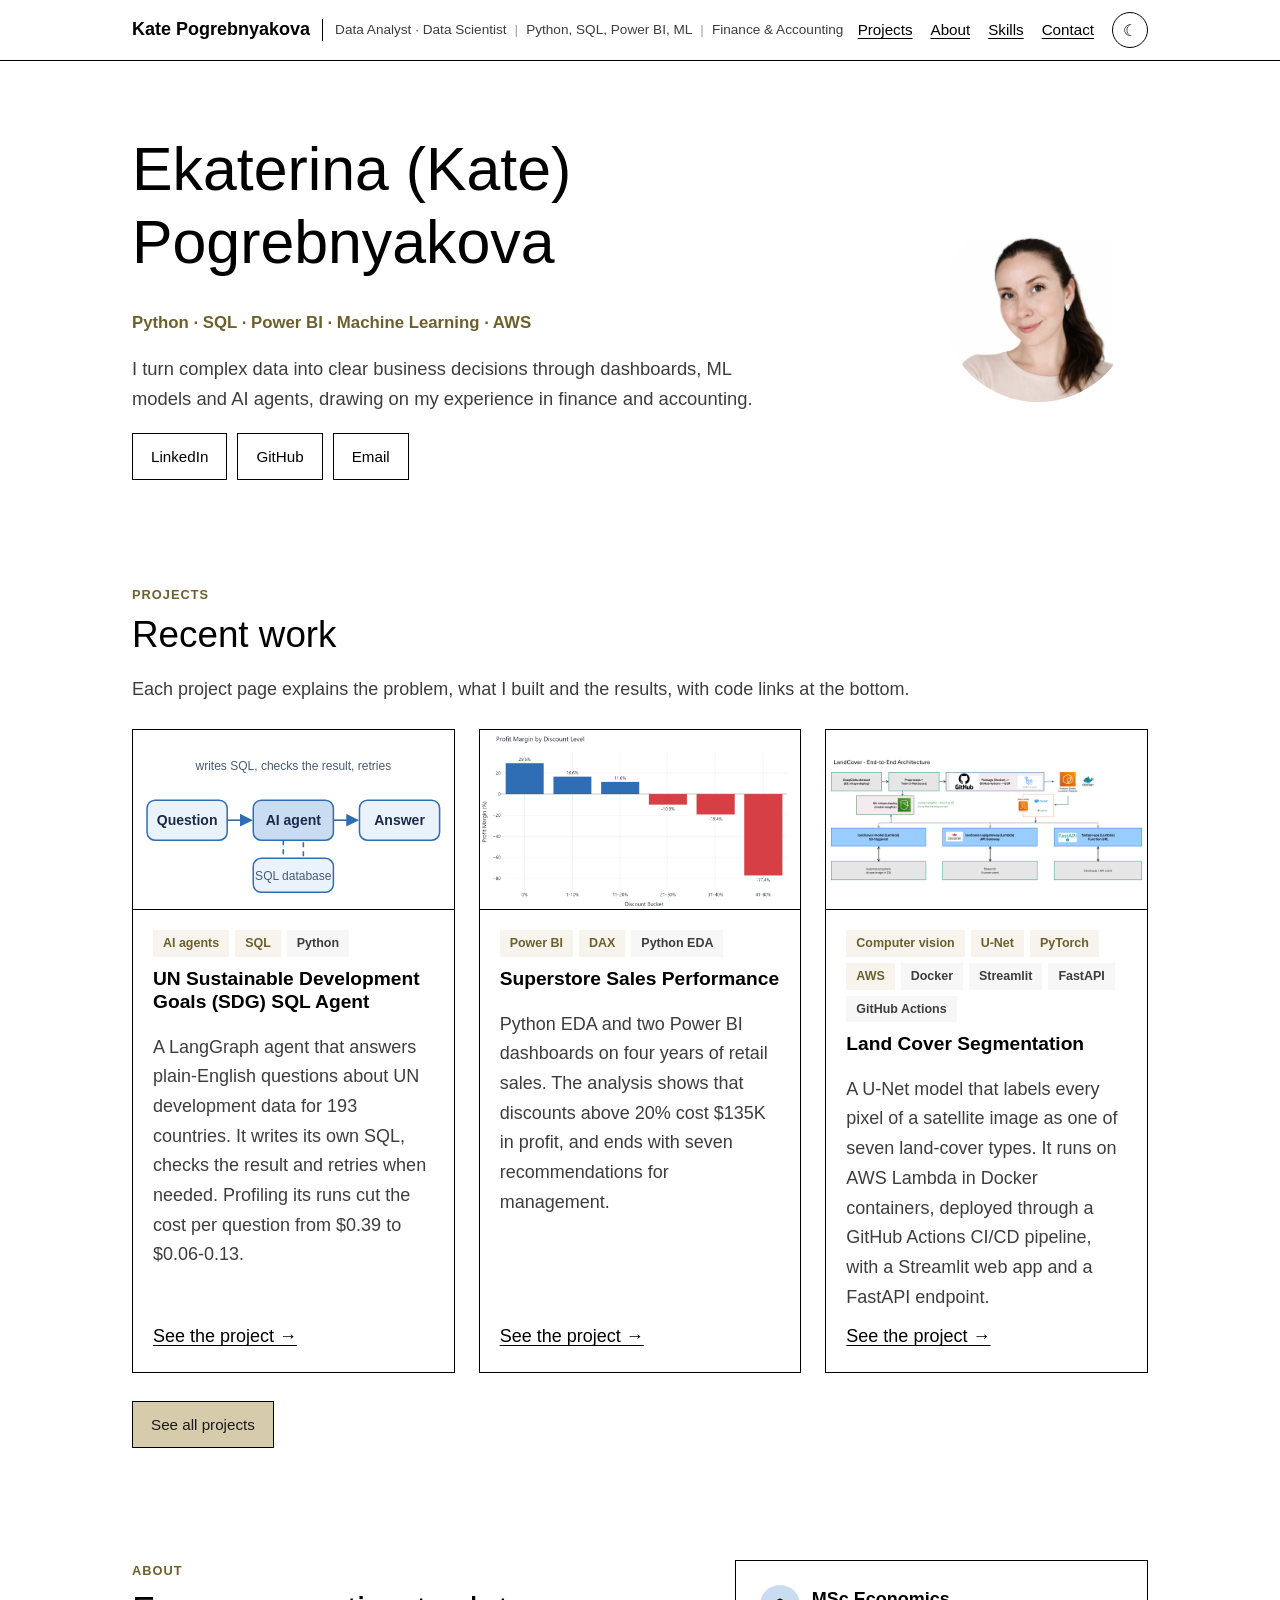
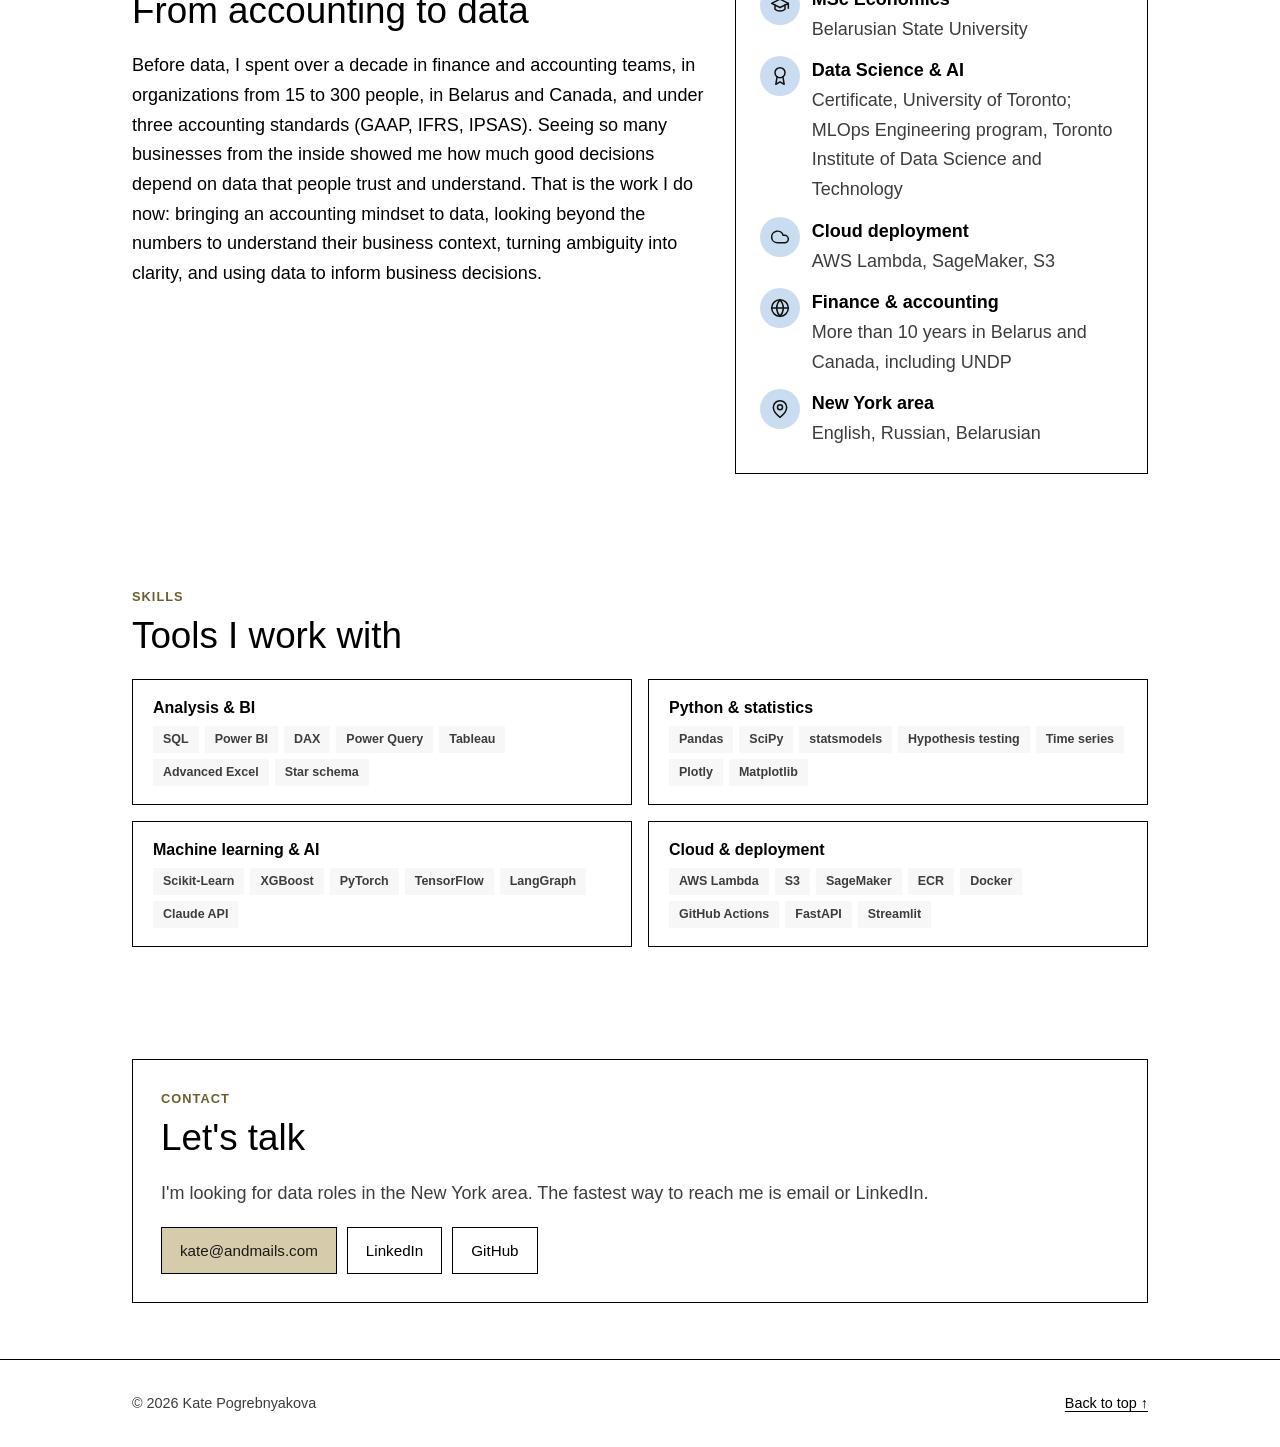
==== index.html @ c7691428 "Publish personal portfolio website Homepage, All projects page and case-study pages for the UN SDG S" ====
<!doctype html>
<html lang="en">
<head>
  <meta charset="utf-8">
  <meta name="viewport" content="width=device-width, initial-scale=1">
  <title>Kate Pogrebnyakova | Data Portfolio</title>
  <meta name="description" content="Data projects by Ekaterina (Kate) Pogrebnyakova: dashboards, machine learning models and AI agents, with a finance and accounting background.">
  <link rel="stylesheet" href="assets/css/style.css">
  <script src="assets/js/site.js"></script>
</head>
<body>
  <header class="site-header">
    <div class="container">
      <div class="brand-wrap">
        <a class="brand" href="#top">Kate Pogrebnyakova</a>
        <span class="tagline">Data Analyst · Data Scientist<span class="sep">|</span>Python, SQL, Power BI, ML<span class="sep">|</span>Finance &amp; Accounting</span>
      </div>
      <nav class="nav">
        <a href="#projects">Projects</a>
        <a href="#about" class="hide-sm">About</a>
        <a href="#skills" class="hide-sm">Skills</a>
        <a href="#contact">Contact</a>
        <button class="theme-toggle" aria-label="Switch dark or light mode">☾</button>
      </nav>
    </div>
  </header>

  <main id="top">
    <!-- Hero -->
    <section class="hero">
      <div class="container hero-grid">
        <div>
          <h1>Ekaterina (Kate) Pogrebnyakova</h1>
          <p class="skills-line">Python · SQL · Power BI · Machine Learning · AWS</p>
          <p class="lead">I turn complex data into clear business decisions through dashboards, ML models and AI agents, drawing on my experience in finance and accounting.</p>
          <div class="btn-row">
            <!-- CV button hidden until the CV PDF is added: <a class="btn primary" href="cv/Kate_Pogrebnyakova_CV.pdf" target="_blank" rel="noopener">Download CV</a> -->
            <a class="btn" href="https://www.linkedin.com/in/pogrebnyakova" target="_blank" rel="noopener">LinkedIn</a>
            <a class="btn" href="https://github.com/ekaterinaPo" target="_blank" rel="noopener">GitHub</a>
            <a class="btn" href="mailto:kate@andmails.com">Email</a>
          </div>
        </div>
        <img class="photo" src="assets/img/Kate.png" alt="Kate Pogrebnyakova" style="object-position: 50% 35%">
      </div>
    </section>

    <!-- Projects -->
    <section id="projects">
      <div class="container">
        <p class="eyebrow">Projects</p>
        <h2>Recent work</h2>
        <p class="muted">Each project page explains the problem, what I built and the results, with code links at the bottom.</p>

        <div class="projects" style="margin-top:24px">
          <a class="card project-card" href="projects/un-sdg-agent.html">
            <div class="thumb" style="background:#ffffff">
              <svg class="diagram blue" viewBox="0 0 320 180" role="img" aria-label="Question goes to an AI agent, which writes SQL and returns an answer">
                <defs><marker id="ah0" markerWidth="8" markerHeight="8" refX="7" refY="4" orient="auto"><path class="arrowhead" d="M0,0 L8,4 L0,8 z"/></marker></defs>
                <rect class="box" x="14" y="70" width="80" height="40" rx="8"/><text x="54" y="95" text-anchor="middle">Question</text>
                <rect class="box accent" x="120" y="70" width="80" height="40" rx="8"/><text x="160" y="95" text-anchor="middle">AI agent</text>
                <rect class="box" x="226" y="70" width="80" height="40" rx="8"/><text x="266" y="95" text-anchor="middle">Answer</text>
                <rect class="box" x="120" y="128" width="80" height="34" rx="8"/><text x="160" y="150" text-anchor="middle" class="small">SQL database</text>
                <path class="line" d="M94,90 H118" marker-end="url(#ah0)"/><path class="line" d="M200,90 H224" marker-end="url(#ah0)"/>
                <path class="loop" d="M150,110 V126 M170,126 V110"/>
                <text x="160" y="40" text-anchor="middle" class="small">writes SQL, checks the result, retries</text>
              </svg>
            </div>
            <div class="body">
              <div class="chips"><span class="chip">AI agents</span><span class="chip">SQL</span><span class="chip neutral">Python</span></div>
              <h3>UN Sustainable Development Goals (SDG) SQL Agent</h3>
              <p class="desc">A LangGraph agent that answers plain-English questions about UN development data for 193 countries. It writes its own SQL, checks the result and retries when needed. Profiling its runs cut the cost per question from $0.39 to $0.06-0.13.</p>
              <span class="more">See the project →</span>
            </div>
          </a>

          <a class="card project-card" href="projects/superstore-sales.html">
            <div class="thumb"><img src="assets/img/superstore/c2b_discount_margin.png" alt="Profit margin by discount level: positive up to 20% off, negative above"></div>
            <div class="body">
              <div class="chips"><span class="chip">Power BI</span><span class="chip">DAX</span><span class="chip neutral">Python EDA</span></div>
              <h3>Superstore Sales Performance</h3>
              <p class="desc">Python EDA and two Power BI dashboards on four years of retail sales. The analysis shows that discounts above 20% cost $135K in profit, and ends with seven recommendations for management.</p>
              <span class="more">See the project →</span>
            </div>
          </a>

          <a class="card project-card" href="projects/landcover.html">
            <div class="thumb" style="background:#ffffff"><img style="object-fit:contain;object-position:center" src="assets/img/landcover/architecture_overview.png" alt="Land cover project architecture on AWS"></div>
            <div class="body">
              <div class="chips"><span class="chip">Computer vision</span><span class="chip">U-Net</span><span class="chip">PyTorch</span><span class="chip">AWS</span><span class="chip neutral">Docker</span><span class="chip neutral">Streamlit</span><span class="chip neutral">FastAPI</span><span class="chip neutral">GitHub Actions</span></div>
              <h3>Land Cover Segmentation</h3>
              <p class="desc">A U-Net model that labels every pixel of a satellite image as one of seven land-cover types. It runs on AWS Lambda in Docker containers, deployed through a GitHub Actions CI/CD pipeline, with a Streamlit web app and a FastAPI endpoint.</p>
              <span class="more">See the project →</span>
            </div>
          </a>
        </div>
        <div class="btn-row" style="margin-top:28px">
          <a class="btn primary" href="projects.html">See all projects</a>
        </div>
      </div>
    </section>

    <!-- About -->
    <section id="about">
      <div class="container about">
        <div>
          <p class="eyebrow">About</p>
          <h2>From accounting to data</h2>
          <p>Before data, I spent over a decade in finance and accounting teams, in organizations from 15 to 300 people, in Belarus and Canada, and under three accounting standards (GAAP, IFRS, IPSAS). Seeing so many businesses from the inside showed me how much good decisions depend on data that people trust and understand. That is the work I do now: bringing an accounting mindset to data, looking beyond the numbers to understand their business context, turning ambiguity into clarity, and using data to inform business decisions.</p>
        </div>
        <div class="card">
          <ul class="facts">
            <li><span class="icon"><svg viewBox="0 0 24 24" aria-hidden="true"><path d="M22 10v6M2 10l10-5 10 5-10 5z"/><path d="M6 12v5c3 3 9 3 12 0v-5"/></svg></span><span><strong>MSc Economics</strong><span class="muted">Belarusian State University</span></span></li>
            <li><span class="icon"><svg viewBox="0 0 24 24" aria-hidden="true"><circle cx="12" cy="8" r="6"/><path d="M15.477 12.89 17 22l-5-3-5 3 1.523-9.11"/></svg></span><span><strong>Data Science &amp; AI</strong><span class="muted">Certificate, University of Toronto; MLOps Engineering program, Toronto Institute of Data Science and Technology</span></span></li>
            <li><span class="icon"><svg viewBox="0 0 24 24" aria-hidden="true"><path d="M17.5 19H9a7 7 0 1 1 6.71-9h1.79a4.5 4.5 0 1 1 0 9Z"/></svg></span><span><strong>Cloud deployment</strong><span class="muted">AWS Lambda, SageMaker, S3</span></span></li>
            <li><span class="icon"><svg viewBox="0 0 24 24" aria-hidden="true"><circle cx="12" cy="12" r="10"/><path d="M2 12h20"/><path d="M12 2a15.3 15.3 0 0 1 4 10 15.3 15.3 0 0 1-4 10 15.3 15.3 0 0 1-4-10 15.3 15.3 0 0 1 4-10z"/></svg></span><span><strong>Finance &amp; accounting</strong><span class="muted">More than 10 years in Belarus and Canada, including UNDP</span></span></li>
            <li><span class="icon"><svg viewBox="0 0 24 24" aria-hidden="true"><path d="M20 10c0 6-8 12-8 12s-8-6-8-12a8 8 0 0 1 16 0Z"/><circle cx="12" cy="10" r="3"/></svg></span><span><strong>New York area</strong><span class="muted">English, Russian, Belarusian</span></span></li>
          </ul>
        </div>
      </div>
    </section>

    <!-- Skills -->
    <section id="skills">
      <div class="container">
        <p class="eyebrow">Skills</p>
        <h2>Tools I work with</h2>
        <div class="skills" style="margin-top:20px">
          <div class="card"><h3>Analysis &amp; BI</h3><div class="chips"><span class="chip neutral">SQL</span><span class="chip neutral">Power BI</span><span class="chip neutral">DAX</span><span class="chip neutral">Power Query</span><span class="chip neutral">Tableau</span><span class="chip neutral">Advanced Excel</span><span class="chip neutral">Star schema</span></div></div>
          <div class="card"><h3>Python &amp; statistics</h3><div class="chips"><span class="chip neutral">Pandas</span><span class="chip neutral">SciPy</span><span class="chip neutral">statsmodels</span><span class="chip neutral">Hypothesis testing</span><span class="chip neutral">Time series</span><span class="chip neutral">Plotly</span><span class="chip neutral">Matplotlib</span></div></div>
          <div class="card"><h3>Machine learning &amp; AI</h3><div class="chips"><span class="chip neutral">Scikit-Learn</span><span class="chip neutral">XGBoost</span><span class="chip neutral">PyTorch</span><span class="chip neutral">TensorFlow</span><span class="chip neutral">LangGraph</span><span class="chip neutral">Claude API</span></div></div>
          <div class="card"><h3>Cloud &amp; deployment</h3><div class="chips"><span class="chip neutral">AWS Lambda</span><span class="chip neutral">S3</span><span class="chip neutral">SageMaker</span><span class="chip neutral">ECR</span><span class="chip neutral">Docker</span><span class="chip neutral">GitHub Actions</span><span class="chip neutral">FastAPI</span><span class="chip neutral">Streamlit</span></div></div>
        </div>
      </div>
    </section>

    <!-- Contact -->
    <section id="contact">
      <div class="container">
        <div class="card" style="padding:28px">
          <p class="eyebrow">Contact</p>
          <h2>Let's talk</h2>
          <p class="muted">I'm looking for data roles in the New York area. The fastest way to reach me is email or LinkedIn.</p>
          <div class="btn-row">
            <a class="btn primary" href="mailto:kate@andmails.com">kate@andmails.com</a>
            <a class="btn" href="https://www.linkedin.com/in/pogrebnyakova" target="_blank" rel="noopener">LinkedIn</a>
            <a class="btn" href="https://github.com/ekaterinaPo" target="_blank" rel="noopener">GitHub</a>
          </div>
        </div>
      </div>
    </section>
  </main>

  <footer class="site-footer">
    <div class="container"><span>© <span id="year">2026</span> Kate Pogrebnyakova</span><a href="#top">Back to top ↑</a></div>
  </footer>
</body>
</html>
---- assets/css/style.css ----
/* ---------- Theme tokens ---------- */
/* Palette inspired by kerrykolosko.com: white page, gold #bcab76, sand #d6ccab, beige #eeeadd.
   --accent is a deeper gold so links and numbers stay readable on white. */
:root {
  --bg: #ffffff;
  --surface: #ffffff;
  --surface-2: #f7f7f7;
  --text: #000000;
  --muted: #3d3d3d;
  --border: #000000;
  --accent: #6e5f2e;
  --accent-fill: #d6ccab;
  --accent-line: #bcab76;
  --accent-soft: #f6f4ec;
  --accent-text: #1a1a1a;
  --warn: #a8443a;
  --shadow: none;
  --radius: 0;
  --maxw: 1080px;
  color-scheme: light;
}
@media (prefers-color-scheme: dark) {
  :root:not([data-theme="light"]) {
    --bg: #121212; --surface: #1a1a1a; --surface-2: #232323; --text: #f5f3ee;
    --muted: #c9c3b5; --border: #e8e4d8; --accent: #d6ccab; --accent-fill: #bcab76; --accent-line: #bcab76;
    --accent-soft: #2a2822; --accent-text: #1a1a1a; --warn: #e08a7e;
    --shadow: none;
    color-scheme: dark;
  }
}
:root[data-theme="dark"] {
  --bg: #121212; --surface: #1a1a1a; --surface-2: #232323; --text: #f5f3ee;
  --muted: #c9c3b5; --border: #e8e4d8; --accent: #d6ccab; --accent-fill: #bcab76; --accent-line: #bcab76;
  --accent-soft: #2a2822; --accent-text: #1a1a1a; --warn: #e08a7e;
  --shadow: none;
  color-scheme: dark;
}

/* ---------- Base ---------- */
* { box-sizing: border-box; }
html { scroll-behavior: smooth; }
body {
  margin: 0; background: var(--bg); color: var(--text);
  /* System font stack, as on kerrykolosko.com (Twenty Twenty-One theme) */
  font: 18px/1.65 -apple-system, BlinkMacSystemFont, "Segoe UI", Roboto, Oxygen-Sans, Ubuntu, Cantarell, "Helvetica Neue", sans-serif;
  -webkit-font-smoothing: antialiased;
}
img { max-width: 100%; display: block; }
/* Links: black and underlined, like kerrykolosko.com */
a { color: var(--text); text-decoration: underline; text-decoration-thickness: 1px; text-underline-offset: 3px; }
a:hover { text-decoration-thickness: 2px; }
h1, h2, h3 { line-height: 1.2; margin: 0 0 .5em; }
h1 { font-size: clamp(2.4rem, 6vw, 3.8rem); font-weight: 300; }
h2 { font-size: clamp(1.7rem, 3.8vw, 2.3rem); font-weight: 300; }
h3 { font-size: 1.2rem; font-weight: 600; }
p { margin: 0 0 1em; }
.container { max-width: var(--maxw); margin: 0 auto; padding: 0 16px; }
@media (min-width: 720px) { .container { padding: 0 32px; } }
section { padding: 56px 0; }
.muted { color: var(--muted); }
.eyebrow { font-size: .8rem; font-weight: 600; letter-spacing: .08em; text-transform: uppercase; color: var(--accent); margin-bottom: .6em; }

/* ---------- Header ---------- */
.site-header {
  position: sticky; top: 0; z-index: 10; background: color-mix(in srgb, var(--bg) 88%, transparent);
  backdrop-filter: blur(8px); border-bottom: 1px solid var(--border);
}
.site-header .container { display: flex; align-items: center; justify-content: space-between; height: 60px; gap: 12px; }
.brand { font-weight: 600; color: var(--text); white-space: nowrap; text-decoration: none; }
.brand:hover { text-decoration: none; }
.nav { display: flex; align-items: center; gap: 18px; }
.nav a { color: var(--text); font-size: .95rem; }
@media (max-width: 560px) { .nav a.hide-sm { display: none; } }
.theme-toggle {
  border: 1px solid var(--border); background: var(--surface); color: var(--text);
  width: 36px; height: 36px; border-radius: 50%; cursor: pointer; font-size: 1rem;
}

/* ---------- Buttons & chips ---------- */
.btn {
  display: inline-flex; align-items: center; gap: 8px; padding: 10px 18px; border-radius: 0;
  border: 1px solid var(--border); background: var(--surface); color: var(--text); font-weight: 500; font-size: .95rem;
  text-decoration: none;
}
.btn:hover { text-decoration: none; background: var(--accent-soft); }
.btn.primary { background: var(--accent-fill); border-color: var(--border); color: var(--accent-text); }
.btn.primary:hover { background: var(--accent-line); }
.btn-row { display: flex; flex-wrap: wrap; gap: 10px; }
.chip {
  display: inline-block; padding: 3px 10px; border-radius: 0; font-size: .78rem; font-weight: 550;
  background: var(--accent-soft); color: var(--accent);
}
.chip.neutral { background: var(--surface-2); color: var(--muted); }
.chip.progress { background: color-mix(in srgb, var(--warn) 15%, transparent); color: var(--warn); }
.chips { display: flex; flex-wrap: wrap; gap: 6px; }

/* ---------- Hero ---------- */
.hero { padding: 72px 0 48px; }
.hero-grid { display: grid; gap: 32px; align-items: center; }
@media (min-width: 820px) { .hero-grid { grid-template-columns: 1fr 220px; } }
.hero .skills-line { font-size: 1.05rem; font-weight: 600; color: var(--accent); margin: .2em 0 1em; }
.hero .lead { font-size: 1.15rem; color: var(--muted); max-width: 640px; }
.photo {
  width: 200px; height: 200px; border-radius: 50%; object-fit: cover; margin: 0 auto;
  border: 4px solid var(--surface); box-shadow: var(--shadow);
}
.photo-placeholder {
  width: 200px; height: 200px; border-radius: 50%; margin: 0 auto; display: grid; place-items: center;
  background: var(--accent-soft); color: var(--accent); font-size: 3.2rem; font-weight: 700; box-shadow: var(--shadow);
}

/* ---------- Cards ---------- */
.card {
  background: var(--surface); border: 1px solid var(--border); border-radius: var(--radius); box-shadow: var(--shadow);
}
.about { display: grid; gap: 24px; }
@media (min-width: 820px) { .about { grid-template-columns: 1.4fr 1fr; } }
.about .card { padding: 24px; }
.facts { list-style: none; padding: 0; margin: 0; display: grid; gap: 12px; }
.facts li { display: flex; gap: 12px; }
.facts strong { display: block; }
.facts .icon { flex: none; width: 40px; height: 40px; border-radius: 50%; background: #C9DCF0; display: flex; align-items: center; justify-content: center; }
.facts .icon svg { width: 20px; height: 20px; fill: none; stroke: #111111; stroke-width: 1.8; stroke-linecap: round; stroke-linejoin: round; }

.projects { display: grid; gap: 24px; }
@media (min-width: 760px) { .projects { grid-template-columns: repeat(2, 1fr); } }
@media (min-width: 1040px) { .projects { grid-template-columns: repeat(3, 1fr); } }
.project-card { display: flex; flex-direction: column; overflow: hidden; color: var(--text); text-decoration: none; transition: transform .15s; }
.project-card:hover { transform: translateY(-3px); text-decoration: none; }
.project-card .thumb { border-bottom: 1px solid var(--border); }
.project-card .thumb { aspect-ratio: 16/9; background: var(--surface-2); overflow: hidden; display: grid; place-items: center; }
.project-card .thumb img { width: 100%; height: 100%; object-fit: cover; object-position: top; }
.project-card .body { padding: 20px; display: flex; flex-direction: column; gap: 10px; flex: 1; }
.project-card .question { color: var(--muted); font-style: italic; margin: 0; }
.project-card .result { margin: 0; padding: 10px 12px; background: var(--surface-2); border-radius: 0; font-size: .93rem; }
.project-card .more { margin-top: auto; font-weight: 500; color: var(--text); text-decoration: underline; text-underline-offset: 3px; }
.project-card:hover .more { text-decoration-thickness: 2px; }

.skills { display: grid; gap: 16px; }
@media (min-width: 720px) { .skills { grid-template-columns: repeat(2, 1fr); } }
.skills .card { padding: 18px 20px; }
.skills h3 { font-size: 1rem; margin-bottom: .6em; }

/* ---------- Case study pages ---------- */
.back { display: inline-block; margin-top: 28px; }
.case-hero { padding: 24px 0 8px; }
.case-hero .question { font-size: 1.2rem; color: var(--muted); max-width: 760px; }
.kpis { display: grid; gap: 14px; margin: 24px 0 8px; }
@media (min-width: 640px) { .kpis { grid-template-columns: repeat(3, 1fr); } }
.kpi { padding: 18px 20px; }
.kpi .num { font-size: 1.9rem; font-weight: 700; color: var(--accent); line-height: 1.1; }
.kpi .num.neg { color: var(--warn); }
.kpi .label { color: var(--muted); font-size: .93rem; margin-top: 4px; }
.case section { padding: 32px 0; }
.figure { margin: 0; padding: 16px; }
.figure img { border-radius: 0; background: #fff; cursor: zoom-in; width: 100%; }
.figure figcaption { margin-top: 12px; color: var(--muted); font-size: .93rem; }
.figure figcaption strong { color: var(--text); }
.grid-2 { display: grid; gap: 20px; }
@media (min-width: 820px) { .grid-2 { grid-template-columns: 1fr 1fr; } }
.findings { padding-left: 1.2em; margin: 0; }
.findings li { margin-bottom: .7em; }
.steps { counter-reset: s; list-style: none; padding: 0; margin: 0; display: grid; gap: 14px; }
.steps li { counter-increment: s; position: relative; padding-left: 44px; }
.steps li::before {
  content: counter(s); position: absolute; left: 0; top: 0; width: 30px; height: 30px; border-radius: 50%;
  background: var(--accent-soft); color: var(--accent); font-weight: 700; display: grid; place-items: center; font-size: .9rem;
}
.note { padding: 16px 18px; border-left: 4px solid var(--accent-line); background: var(--accent-soft); border-radius: 0; }
.pdf-frame { width: 100%; height: 640px; border: 0; border-radius: 0; background: var(--surface-2); }
@media (max-width: 640px) { .pdf-frame { display: none; } }
.callout-mobile { display: none; }
@media (max-width: 640px) { .callout-mobile { display: block; } }

/* Diagrams (inline SVG uses these) */
.diagram { width: 100%; height: auto; }
.diagram .box { fill: var(--surface); stroke: var(--border); stroke-width: 1.5; }
.diagram .box.accent { fill: var(--accent-soft); stroke: var(--accent-line); }
.diagram .box.free { stroke: var(--accent-line); stroke-dasharray: 5 4; }
.diagram text { fill: var(--text); font: 600 14px -apple-system, BlinkMacSystemFont, "Segoe UI", Roboto, sans-serif; }
.diagram text.small { fill: var(--muted); font-weight: 500; font-size: 12px; }
.diagram .line { stroke: var(--muted); stroke-width: 1.6; fill: none; }
.diagram .loop { stroke: var(--accent-line); stroke-width: 1.6; fill: none; stroke-dasharray: 5 4; }
.diagram .arrowhead { fill: var(--muted); }
.diagram .arrowhead.accent { fill: var(--accent-line); }

/* Schema tables */
.schema { display: grid; gap: 14px; }
@media (min-width: 720px) { .schema { grid-template-columns: repeat(3, 1fr); } }
.table-card { padding: 14px 16px; font-size: .88rem; }
.table-card .tname { font-family: ui-monospace, Consolas, monospace; font-weight: 700; color: var(--accent); }
.table-card .rows { float: right; color: var(--muted); font-size: .8rem; }
.table-card ul { list-style: none; padding: 0; margin: 8px 0 0; font-family: ui-monospace, Consolas, monospace; color: var(--muted); }
.table-card li b { color: var(--text); font-weight: 600; }

/* Example Q&A */
.chat { padding: 20px; display: grid; gap: 14px; }
.bubble { padding: 12px 16px; border-radius: 0; max-width: 92%; }
.bubble.q { background: var(--accent-fill); color: var(--accent-text); justify-self: end; }
.bubble.a { background: var(--surface-2); }
.bubble table { border-collapse: collapse; margin-top: 8px; font-size: .9rem; }
.bubble td, .bubble th { padding: 4px 12px 4px 0; text-align: left; }
.bubble th { color: var(--muted); font-weight: 600; }

/* Lightbox */
.lightbox { position: fixed; inset: 0; background: rgba(0,0,0,.85); display: none; place-items: center; z-index: 50; padding: 16px; cursor: zoom-out; }
.lightbox.open { display: grid; }
.lightbox img { max-height: 92vh; max-width: 96vw; border-radius: 0; background: #fff; }

/* ---------- Footer ---------- */
.site-footer { border-top: 1px solid var(--border); padding: 32px 0; color: var(--muted); font-size: .9rem; }
.site-footer .container { display: flex; flex-wrap: wrap; justify-content: space-between; gap: 12px; }

/* Power BI palette for the Superstore page (matches Dashboard_Theme: good blue, bad red) */
.kpi .num.pbi-pos { color: #2F6DB5; }
.kpi .num.pbi-neg { color: #D64045; }
@media (min-width: 640px) { .kpis.kpis-4 { grid-template-columns: repeat(4, 1fr); } }
@media (min-width: 640px) and (max-width: 900px) { .kpis.kpis-4 { grid-template-columns: repeat(2, 1fr); } }

/* Key numbers table (Superstore) */
.table-wrap { overflow-x: auto; margin-top: 8px; }
.kn-table { width: 100%; border-collapse: collapse; font-size: .95rem; font-variant-numeric: tabular-nums; min-width: 620px; }
.kn-table th, .kn-table td { padding: 8px 12px; text-align: right; border-bottom: 1px solid #e5e7eb; white-space: nowrap; }
.kn-table th { font-weight: 600; border-bottom: 2px solid var(--text); }
.kn-table th:first-child, .kn-table td:first-child { text-align: left; border-right: 1px solid var(--text); }
.kn-table tr.flag td { font-weight: 600; }
.kn-table td.delta { position: relative; width: 150px; }
.kn-table td.delta span { position: absolute; right: 80px; top: 6px; bottom: 6px; max-width: 70px; }
.kn-table td.delta.up span { background: color-mix(in srgb, #2F6DB5 30%, transparent); }
.kn-table td.delta.down span { background: color-mix(in srgb, #D64045 30%, transparent); }
.kn-table td.delta.up { color: #2F6DB5; }
.kn-table td.delta.down { color: #D64045; }

/* Dashboard tabs (switch the embedded PDF) */
.tabs { display: flex; flex-wrap: wrap; gap: 0; margin-bottom: 12px; border-bottom: 1px solid var(--border); }
.tab {
  font: inherit; font-size: .95rem; font-weight: 500; color: var(--text); background: var(--surface);
  border: 1px solid var(--border); border-bottom: 0; padding: 10px 18px; cursor: pointer; margin-right: -1px;
}
.tab:hover { background: var(--accent-soft); }
.tab.active { background: var(--accent-fill); color: var(--accent-text); }
.tab .muted { font-weight: 400; }
.tab.active .muted { color: inherit; opacity: .75; }
/* One-row KPI strip (5 tiles) */
.kpis.kpis-5 { grid-template-columns: repeat(2, 1fr); }
@media (min-width: 640px) { .kpis.kpis-5 { grid-template-columns: repeat(3, 1fr); } }
@media (min-width: 900px) { .kpis.kpis-5 { grid-template-columns: repeat(5, 1fr); } }
.kpis.kpis-5 .kpi .label { white-space: nowrap; }

/* Dashboard screenshots: full width, stacked */
.dash-shot { margin: 0 0 20px; }
.dash-shot img { border: 1px solid #e5e7eb; }

/* Superstore story steps */
.story-step { margin-top: 32px; }
.story-step h3 { font-size: 1.3rem; font-weight: 500; margin-bottom: 14px; }
.story-step .grid-2, .story-step .grid-map { align-items: start; }
.grid-map { display: grid; gap: 20px; }
@media (min-width: 820px) { .grid-map { grid-template-columns: 1.6fr 1fr; } }
.story-step .figure img { border: 0; }

/* Organized chart layout on project pages */
.split { display: grid; gap: 24px; align-items: center; margin-top: 8px; }
@media (min-width: 820px) { .split { grid-template-columns: 1.5fr 1fr; } }
.split .figure img { width: 100%; max-height: 360px; object-fit: contain; }
.split-text h3 { margin-bottom: 10px; }

.story-step .grid-2 { align-items: stretch; }
.story-step .grid-2 .figure { display: flex; flex-direction: column; height: 100%; }
.story-step .grid-2 .figure img { width: 100%; height: 260px; object-fit: contain; }
.story-step .grid-2 .figure figcaption { margin-top: 14px; }

/* Light-blue diagram scheme (UN SDG), matching the Power BI blues */
.diagram.blue .box { fill: #EAF2FB; stroke: #2F6DB5; }
.diagram.blue .box.accent { fill: #C9DCF2; stroke: #2F6DB5; }
.diagram.blue .box.free { fill: #EAF2FB; stroke: #2F6DB5; stroke-dasharray: 5 4; }
.diagram.blue text { fill: #1B2A49; }
.diagram.blue text.small { fill: #4B5B75; }
.diagram.blue .line, .diagram.blue .loop { stroke: #2F6DB5; }
.diagram.blue .arrowhead, .diagram.blue .arrowhead.accent { fill: #2F6DB5; }
.project-card .desc { margin: 0; color: var(--muted); }

/* All projects page: numbered rows */
.proj-list { margin-top: 8px; }
.proj-row { display: grid; grid-template-columns: 48px 1fr; gap: 16px; padding: 28px 0; border-bottom: 1px solid var(--border); }
.proj-row[hidden] { display: none; }
@media (min-width: 720px) { .proj-row { grid-template-columns: 80px 1fr; gap: 24px; } }
.proj-num { font-size: 1.6rem; font-weight: 300; color: var(--accent); line-height: 1.2; }
.proj-body { display: flex; flex-direction: column; gap: 10px; }
.proj-body h3 { margin: 0; font-size: 1.3rem; }
.proj-body h3 a { text-decoration: none; }
.proj-body h3 a:hover { text-decoration: underline; }
.proj-body .desc { margin: 0; color: var(--muted); max-width: 760px; }
.proj-cat { margin: 0; font-size: .8rem; font-weight: 600; letter-spacing: .08em; text-transform: uppercase; color: var(--accent); }
.proj-body .more { font-weight: 500; }

/* Back button on project pages */
.btn.back { margin-top: 24px; text-decoration: none; }

/* Arrow back button in project page header */
.brand-wrap { display: flex; align-items: center; gap: 12px; }
.arrow-back {
  display: inline-grid; place-items: center; width: 36px; height: 36px; border-radius: 50%;
  border: 1px solid var(--border); color: var(--text); text-decoration: none; font-size: 1.1rem; line-height: 1;
}
.arrow-back:hover { background: var(--accent-soft); text-decoration: none; }

/* Tagline next to the name in the header */
.tagline {
  color: var(--muted); font-size: .85rem; white-space: nowrap;
  padding-left: 12px; border-left: 1px solid var(--border);
}
.tagline .sep { margin: 0 8px; opacity: .5; }
@media (max-width: 1100px) { .tagline { display: none; } }
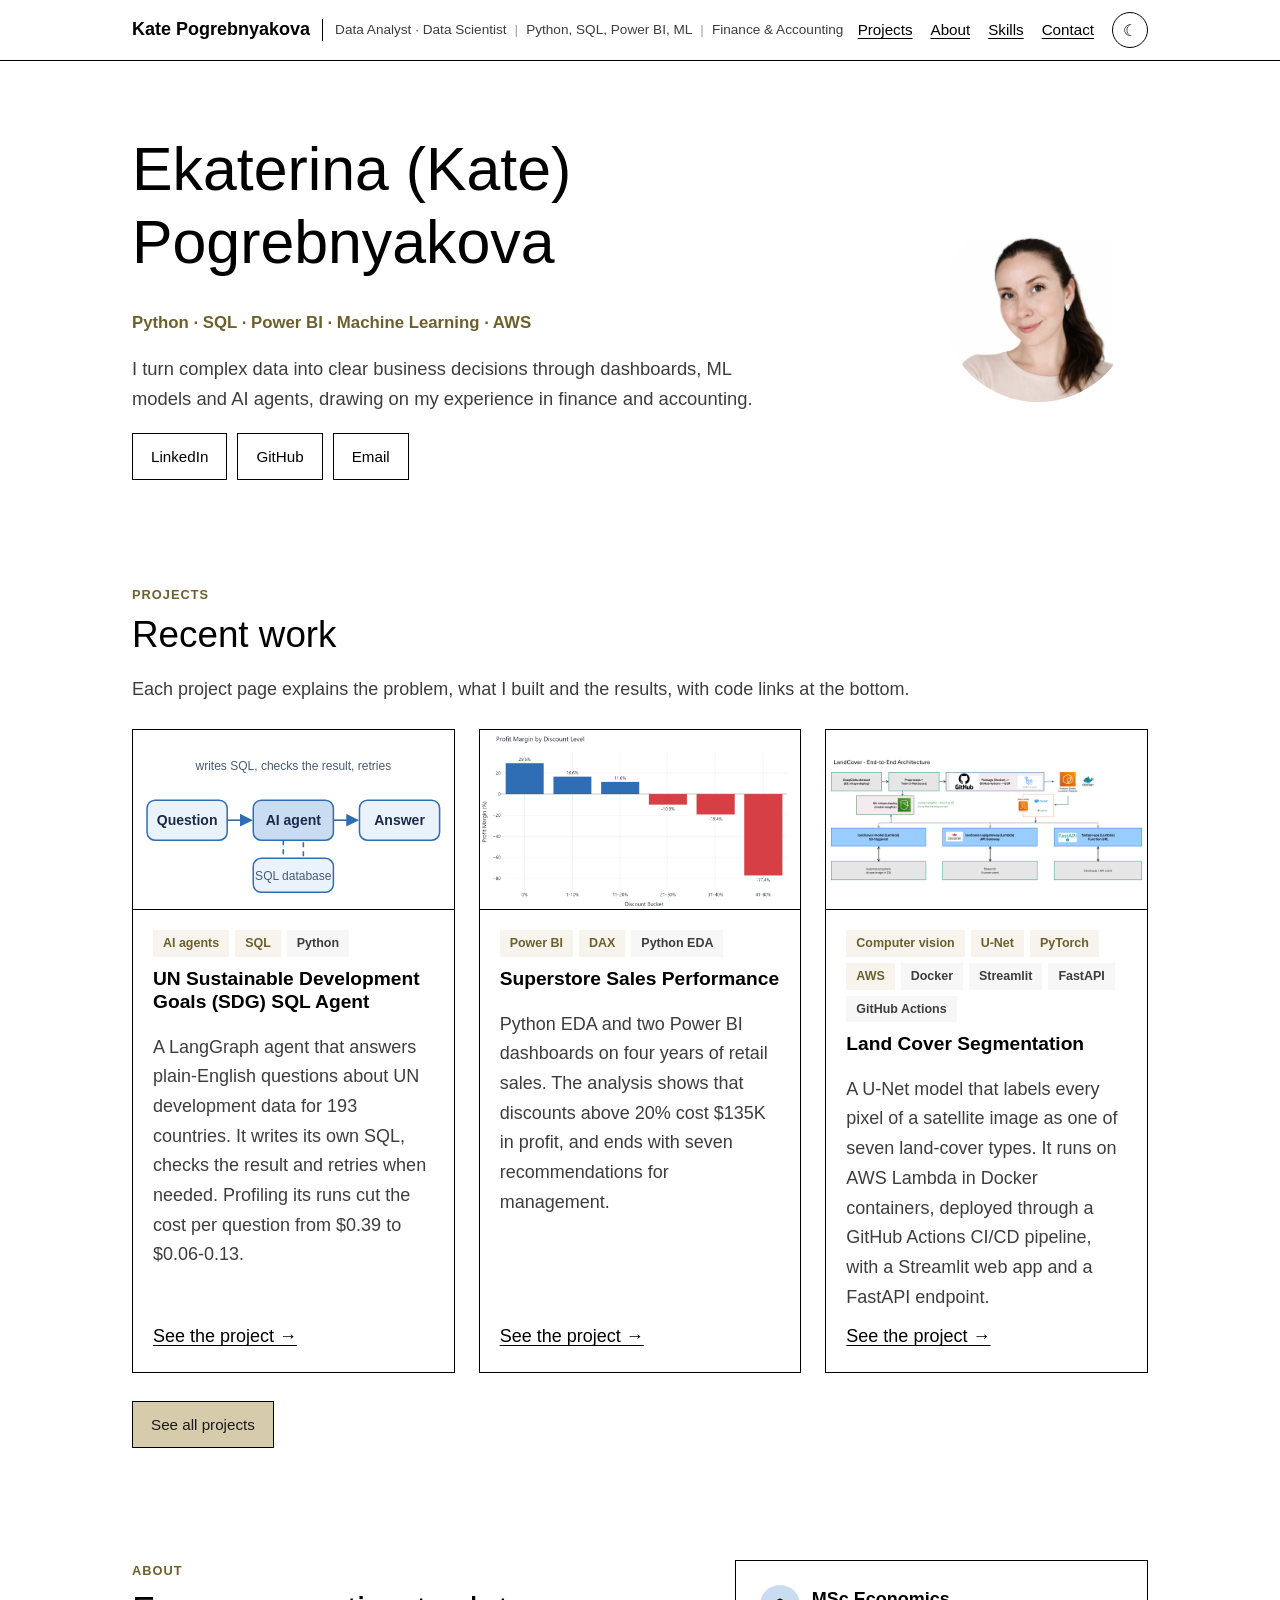
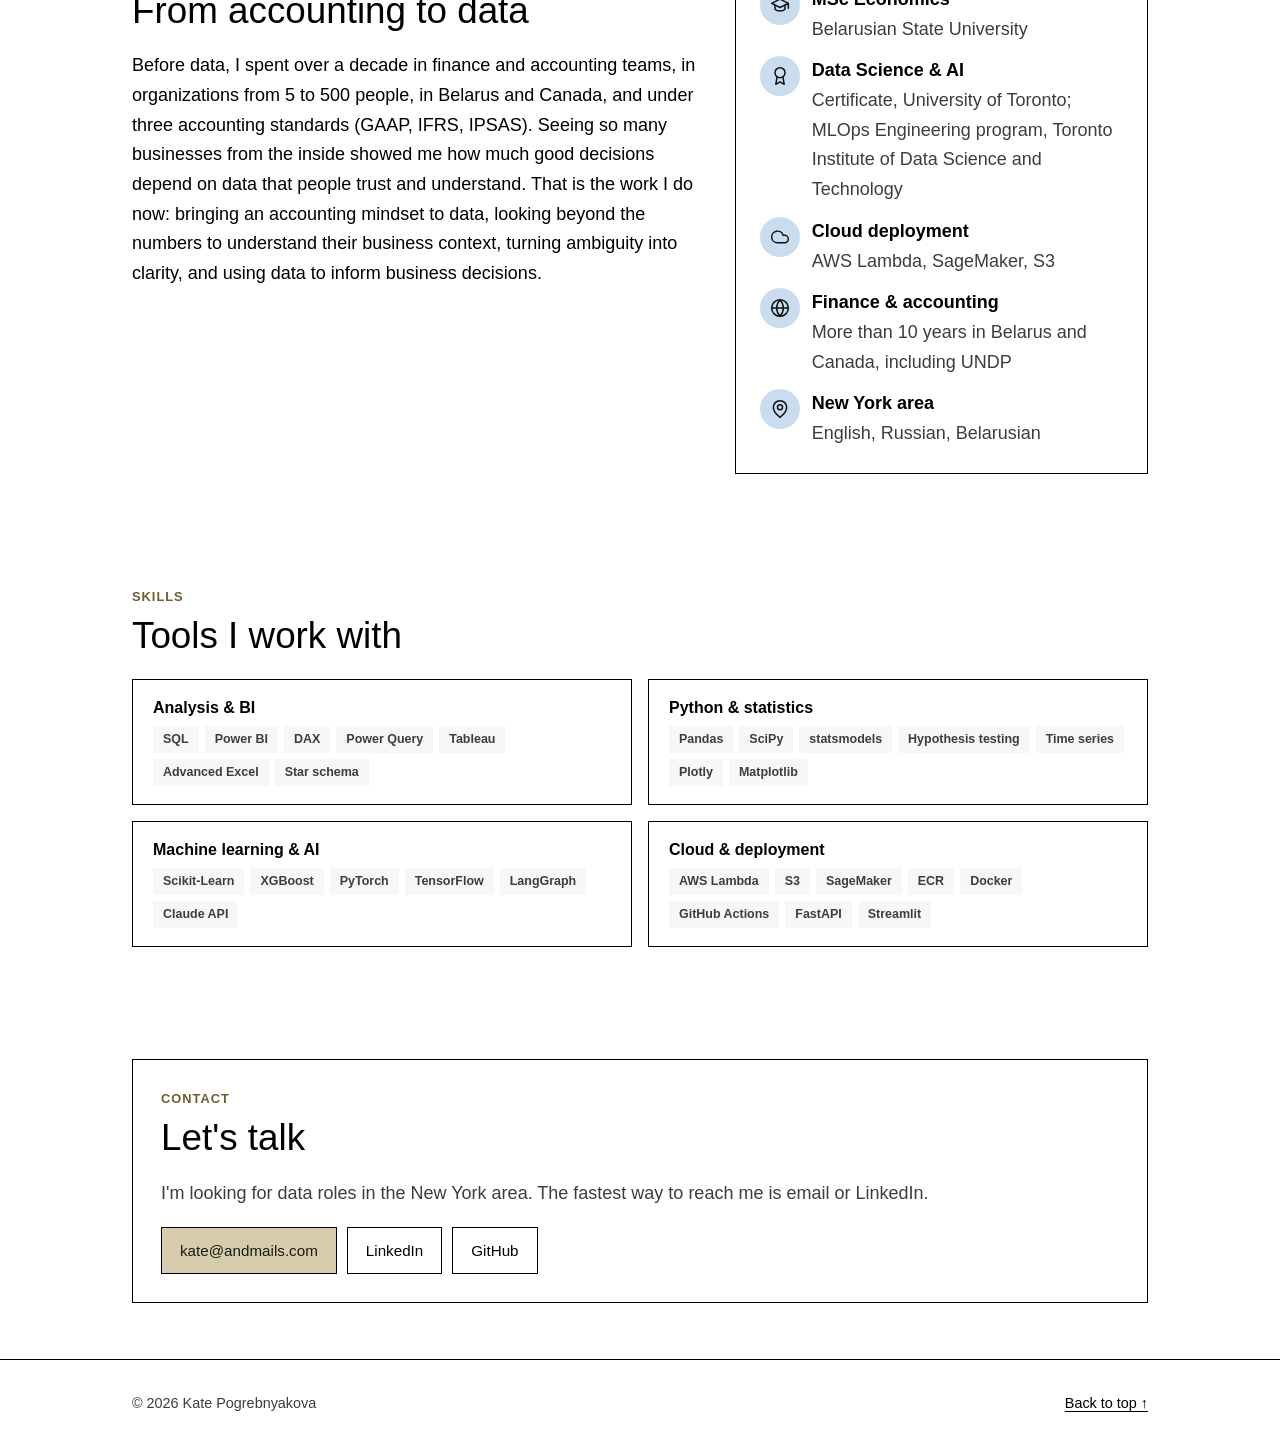
==== commit 3f4080d8: "Add Superstore analysis report to the project page - New "Read the analysis report" button (6-page P" ====
--- a/index.html
+++ b/index.html
@@ -105,7 +105,7 @@
         <div>
           <p class="eyebrow">About</p>
           <h2>From accounting to data</h2>
-          <p>Before data, I spent over a decade in finance and accounting teams, in organizations from 15 to 300 people, in Belarus and Canada, and under three accounting standards (GAAP, IFRS, IPSAS). Seeing so many businesses from the inside showed me how much good decisions depend on data that people trust and understand. That is the work I do now: bringing an accounting mindset to data, looking beyond the numbers to understand their business context, turning ambiguity into clarity, and using data to inform business decisions.</p>
+          <p>Before data, I spent over a decade in finance and accounting teams, in organizations from 5 to 500 people, in Belarus and Canada, and under three accounting standards (GAAP, IFRS, IPSAS). Seeing so many businesses from the inside showed me how much good decisions depend on data that people trust and understand. That is the work I do now: bringing an accounting mindset to data, looking beyond the numbers to understand their business context, turning ambiguity into clarity, and using data to inform business decisions.</p>
         </div>
         <div class="card">
           <ul class="facts">
